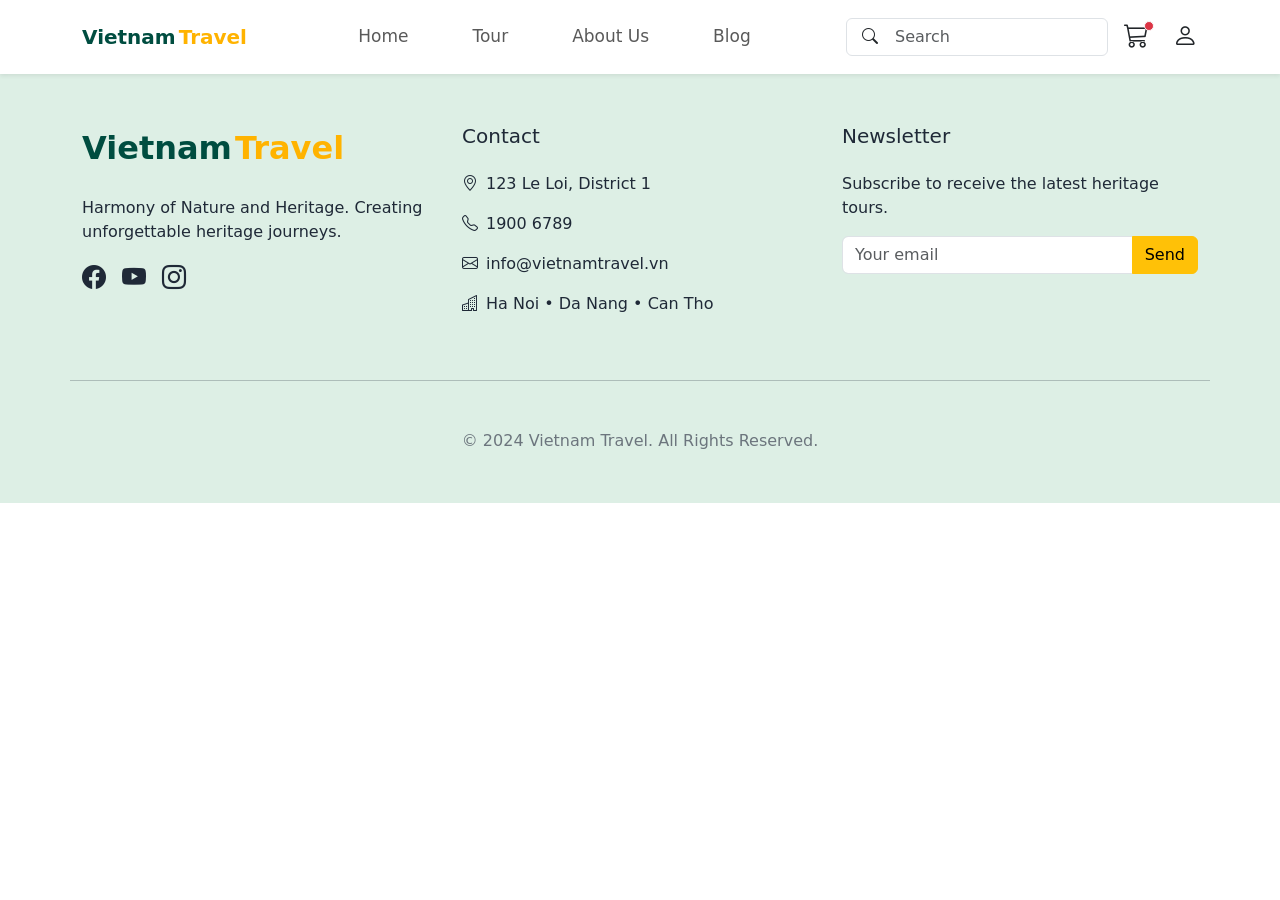
==== index.html @ 626fcf7d "update_hd" ====
<!DOCTYPE html>
<html lang="en">
<head>
    <meta charset="UTF-8">
    <meta name="viewport" content="width=device-width, initial-scale=1.0">

    <link rel="stylesheet" href="./css/header_footer.css">
    <link rel="stylesheet" href="https://cdn.jsdelivr.net/npm/bootstrap-icons@1.13.1/font/bootstrap-icons.min.css">
    <link href="https://cdn.jsdelivr.net/npm/bootstrap@5.3.3/dist/css/bootstrap.min.css" rel="stylesheet">
    <script src="https://cdn.jsdelivr.net/npm/bootstrap@5.3.3/dist/js/bootstrap.bundle.min.js"></script>

    
    <title>Document</title>
</head>
<body>

<!-- header -->
<header class="header shadow-sm sticky-top bg-white">
    <div class="container">
        <nav class="navbar navbar-expand-lg py-3">

            <a class="navbar-brand fw-bold logo-text" href="#">
                <span>Vietnam</span><span>Travel</span>    
            </a>
          
             <div class="collapse navbar-collapse" id="navbarNav">
                <ul class="navbar-nav mx-auto gap-lg-5">
                    <li class="nav-item">
                        <a class="nav-link" aria-current="page" href="#">Home</a>
                    </li>
                    <li class="nav-item">
                        <a class="nav-link" href="#">Tour</a>
                    </li>
                    <li class="nav-item">
                        <a class="nav-link" href="#">About Us</a>
                    </li>
                    <li class="nav-item">
                        <a class="nav-link" href="#">Blog</a>
                    </li>

                </ul>
             </div>
              <form class="d-flex position-relative me-3">

                    <i class="bi bi-search position-absolute top-50 start-0 translate-middle-y ms-3"></i>
                    <input class="form-control ps-5 "type="search"placeholder="Search">
                            
            </form>
            <div class="d-flex gap-4">
               <a href="./html/PaymentConfirmation.html" class="nav-link"><i class="bi bi-cart3" style="font-size: 25px;">
                    <span class="position-absolute mt-2 translate-middle p-1 bg-danger border border-light rounded-circle">
                    </span>
                </i>
               </a>
                <a href="./html/UserProfile.html" class="nav-link"><i class="bi bi-person " style="font-size: 25px;"></i></a>
            </div>
        </nav>
    </div>
</header>


<!-- content -->
<main>
    <div class="container">


    </div>
</main>

<footer class="footer">
    <div class="container">
        <div class="row">
            <div class="col-lg-4 ">
                <a class="text-decoration-none logo-text " href="#">
                    <span>Vietnam</span><span>Travel</span>
                 </a>
                  <p class="mt-4">
                    Harmony of Nature and Heritage.
                    Creating unforgettable heritage journeys.
                </p>
                <div class="d-flex gap-3 fs-4">
                    <i class="bi bi-facebook"></i>
                    <i class="bi bi-youtube"></i>
                    <i class="bi bi-instagram"></i>
                </div>
            </div>
              <div class="col-lg-4 ps-xxl-5">

                <h5 class="mb-4">Contact</h5>

                <p><i class="bi bi-geo-alt me-2"></i>123 Le Loi, District 1</p>

                <p><i class="bi bi-telephone me-2"></i>1900 6789</p>

                <p><i class="bi bi-envelope me-2"></i>info@vietnamtravel.vn</p>

                <p><i class="bi bi-buildings me-2"></i>Ha Noi • Da Nang • Can Tho</p>

            </div>

            <div class="col-lg-4" >
                <h5 class="mb-4">Newsletter</h5>
                <p>
                    Subscribe to receive the latest heritage tours.
                </p>
                <div class="input-group">
                    <input class="form-control" placeholder="Your email"> 
                    <button class="btn btn-warning">Send</button>
                </div>
            </div>
            <hr class="my-5">

        <div class="text-center text-secondary">
            © 2024 Vietnam Travel. All Rights Reserved.
        </div>
        </div>
        </div>
    </div>
</footer>
</body>
</html>
---- css/header_footer.css ----
:root{

    --primary:#004D40;
    --secondary:#ffb300;

    --text:#1F2937;
    --text-light:#6B7280;

    --background:#F8FAFC;

    --border:#E5E7EB;
    

}

body{

    font-family:"Plus Jakarta Sans",sans-serif;
    background:var(--background);
    color:var(--text);

}

/* Header */

.header{

    background:#fff;

}
/* .logo-text{
    color:var(--primary)!important;
    font-size:2rem;
    letter-spacing:1px;

} */
.logo-text{
 font-size:32px;
font-weight:700;
letter-spacing:1.5;
}

.logo-text span:first-child{
    color: var(--primary);
}

.logo-text span:last-child{
    color: var(--secondary);
     margin-left:3px;
}
.navbar-nav{
font-size:17px;
font-weight:500;
}


.footer{
    padding: 50px 0px 50px 0px;
background-color: #DDEFE5;
 color:var(--text);

}
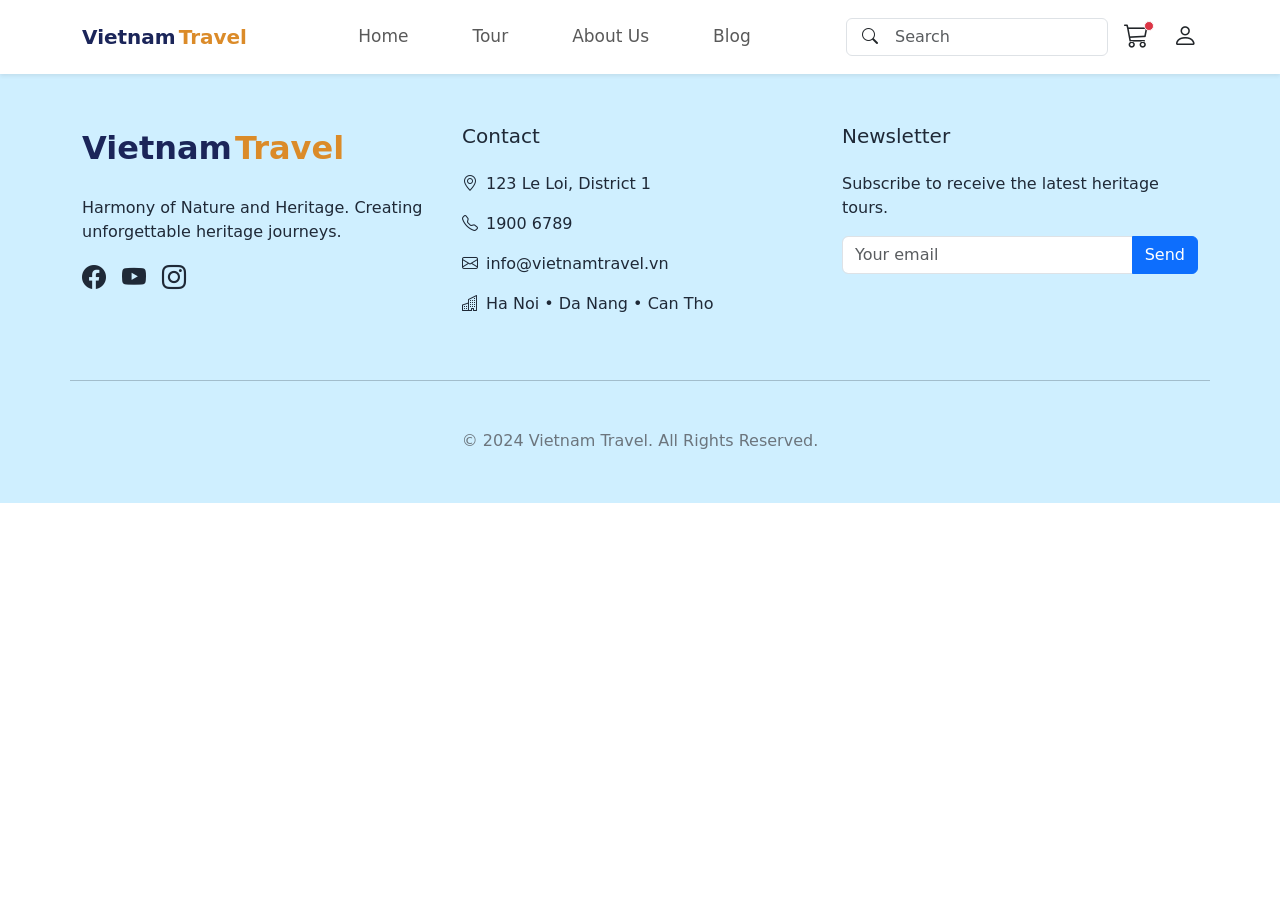
==== commit d7235219: "update code" ====
--- a/index.html
+++ b/index.html
@@ -105,7 +105,7 @@
                 </p>
                 <div class="input-group">
                     <input class="form-control" placeholder="Your email"> 
-                    <button class="btn btn-warning">Send</button>
+                    <button class="btn btn-primary ">Send</button>
                 </div>
             </div>
             <hr class="my-5">
--- a/css/header_footer.css
+++ b/css/header_footer.css
@@ -1,7 +1,7 @@
 :root{
 
-    --primary:#004D40;
-    --secondary:#ffb300;
+    --primary:#1B2559;
+    --secondary:rgb(219, 139, 41);
 
     --text:#1F2937;
     --text-light:#6B7280;
@@ -45,7 +45,7 @@
 }
 
 .logo-text span:last-child{
-    color: var(--secondary);
+    color:rgb(219, 139, 41);
      margin-left:3px;
 }
 .navbar-nav{
@@ -56,7 +56,7 @@
 
 .footer{
     padding: 50px 0px 50px 0px;
-background-color: #DDEFE5;
- color:var(--text);
+ background-color: #CFEFFF;
+   color:var(--text);
 
 }
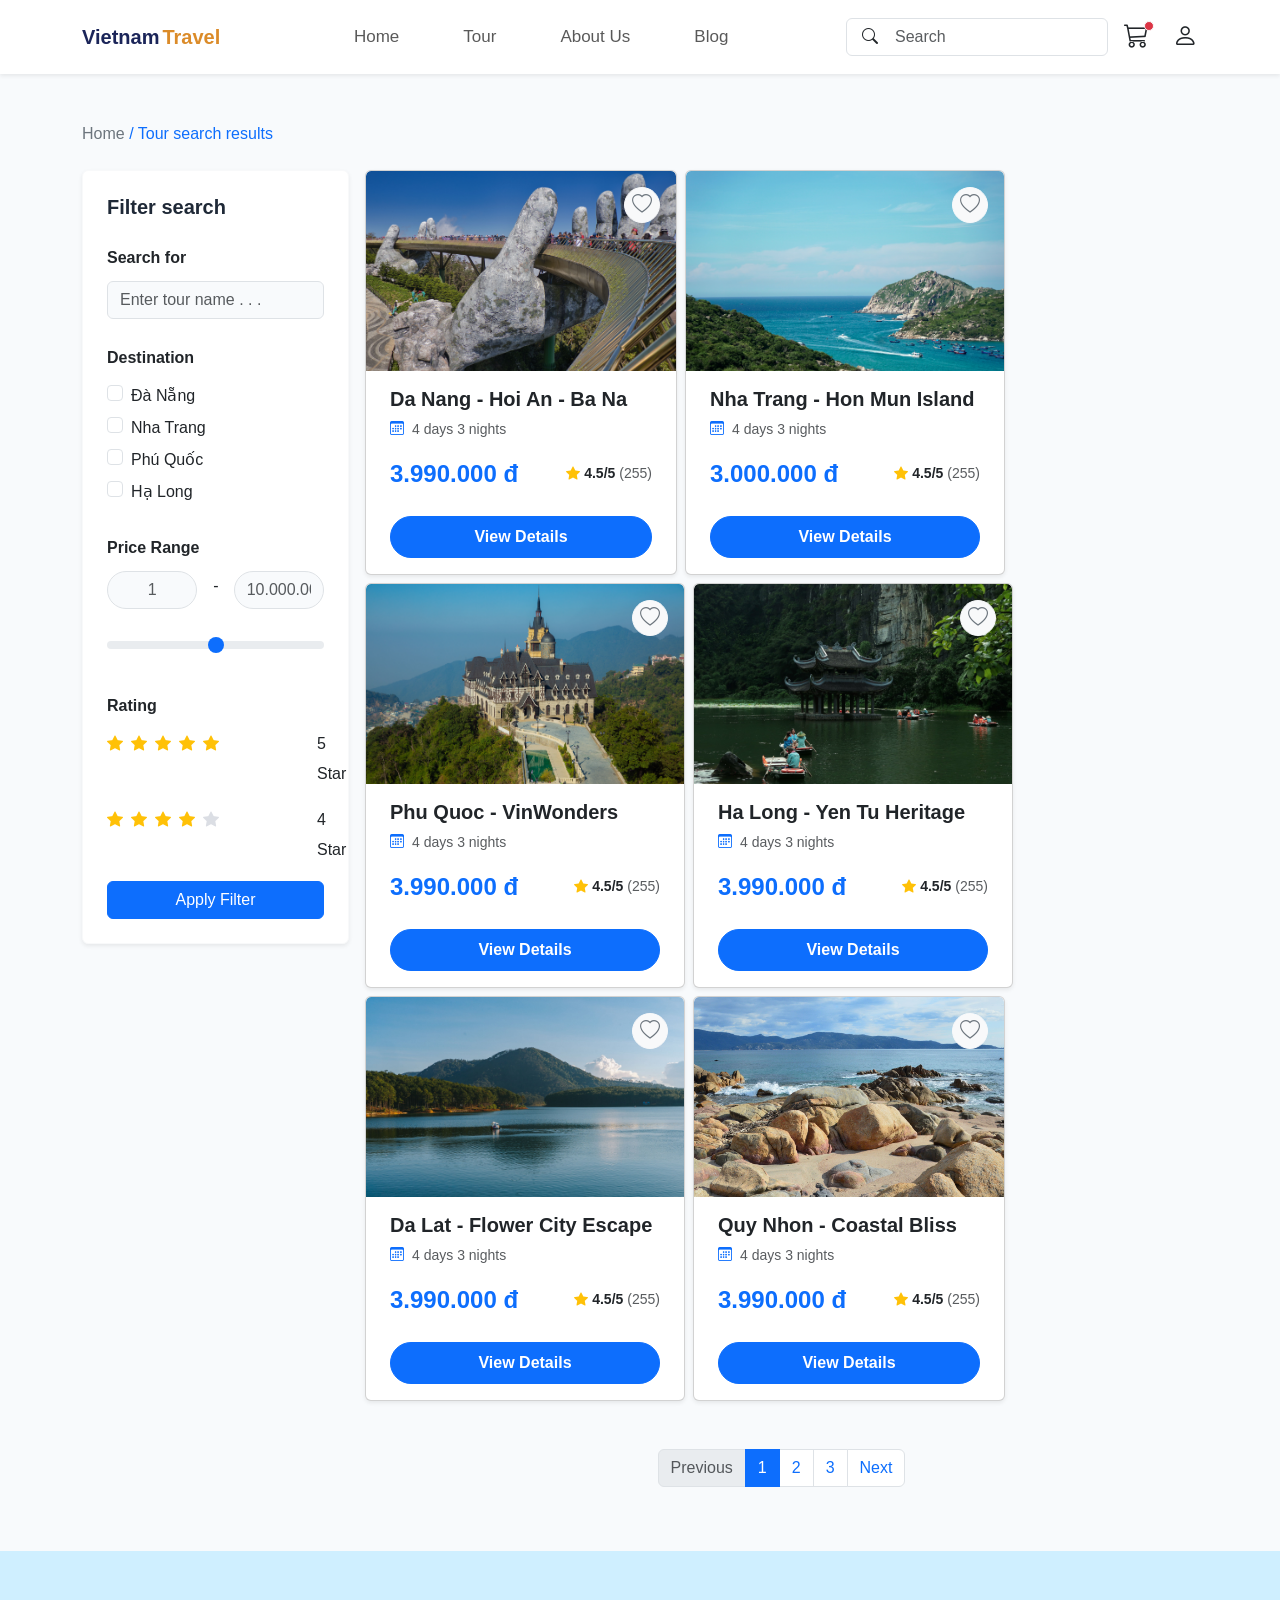
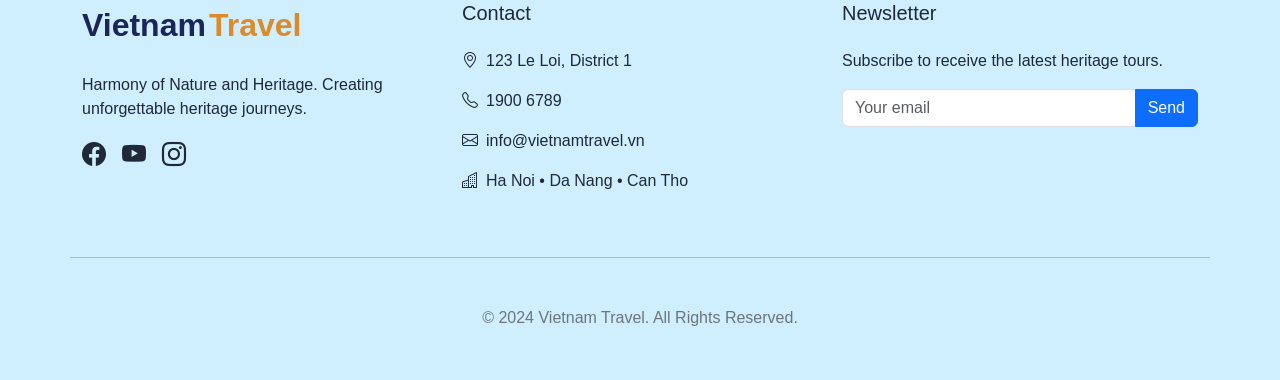
==== commit b3476513: "update_all" ====
--- a/index.html
+++ b/index.html
@@ -4,7 +4,8 @@
     <meta charset="UTF-8">
     <meta name="viewport" content="width=device-width, initial-scale=1.0">
 
-    <link rel="stylesheet" href="./css/header_footer.css">
+    <link rel="stylesheet" href="../css/header_footer.css">
+    <link rel="stylesheet" href="../css/TourSearch.css">
     <link rel="stylesheet" href="https://cdn.jsdelivr.net/npm/bootstrap-icons@1.13.1/font/bootstrap-icons.min.css">
     <link href="https://cdn.jsdelivr.net/npm/bootstrap@5.3.3/dist/css/bootstrap.min.css" rel="stylesheet">
     <script src="https://cdn.jsdelivr.net/npm/bootstrap@5.3.3/dist/js/bootstrap.bundle.min.js"></script>
@@ -22,14 +23,15 @@
             <a class="navbar-brand fw-bold logo-text" href="#">
                 <span>Vietnam</span><span>Travel</span>    
             </a>
+
           
              <div class="collapse navbar-collapse" id="navbarNav">
                 <ul class="navbar-nav mx-auto gap-lg-5">
                     <li class="nav-item">
-                        <a class="nav-link" aria-current="page" href="#">Home</a>
+                        <a class="nav-link" aria-current="page" href="./html/tours_search.html">Home</a>
                     </li>
                     <li class="nav-item">
-                        <a class="nav-link" href="#">Tour</a>
+                        <a class="nav-link" href="./html/tours_search.html">Tour</a>
                     </li>
                     <li class="nav-item">
                         <a class="nav-link" href="#">About Us</a>
@@ -61,9 +63,285 @@
 
 <!-- content -->
 <main>
-    <div class="container">
-
-
+    <div class="container py-5">
+        <div class="mb-4">
+            <div class=" text-secondary mb-3 ">
+                <span>Home</span> <span class="text-primary ">/ Tour search results</span>
+            </div>
+        </div>
+            <div class="row g-3 ">
+                <div class="col-lg-3  ">
+                    <div class="card shadow-sm border-light p-4" style="line-height: 30px;">
+                        <h5 class="card-title fw-bold mb-4 ">Filter search</h5>
+                        <h7 class="card-title fw-bold mb-2">Search for</h7>
+                <div class="input-group search">
+                    <input class="form-control" placeholder="Enter tour name . . ."> 
+                </div>  
+                       <h7 class="card-title fw-bold mt-4">Destination</h7>
+                <div class="form-check">
+                    <input class="form-check-input" type="checkbox" value="" id="flexCheckDefault">
+                    <label class="form-check-label" for="flexCheckDefault">
+                        Đà Nẵng
+                    </label>
+                </div>
+                <div class="form-check">
+                    <input class="form-check-input" type="checkbox" value="" id="flexCheckChecked" >
+                    <label class="form-check-label" for="flexCheckChecked">
+                        Nha Trang
+                    </label>
+                </div>
+                <div class="form-check">
+                    <input class="form-check-input" type="checkbox" value="" id="flexCheckChecked" >
+                    <label class="form-check-label" for="flexCheckChecked">
+                        Phú Quốc
+                    </label>
+                </div>
+                <div class="form-check">
+                    <input class="form-check-input" type="checkbox" value="" id="flexCheckChecked" >
+                    <label class="form-check-label" for="flexCheckChecked">
+                        Hạ Long
+                    </label>
+                </div>
+                  <h7 class="card-title fw-bold mt-4">Price Range</h7>
+             <div class="input-group search d-flex gap-3">
+                    <input class="form-control rounded-pill text-center" placeholder="1">
+                    - 
+                    <input class="form-control rounded-pill text-center " placeholder="10.000.000"> 
+
+                </div> 
+                <div class="">
+                    <input type="range" class="form-range mt-4" id="customRange" min="0" max="100" step="1">
+                </div>
+                 <h7 class="card-title fw-bold mt-4">Rating</h7>
+                    <div class="start d-flex gap-2" >
+                         <i class="bi bi-star-fill text-warning"></i>
+                          <i class="bi bi-star-fill text-warning"></i>
+                           <i class="bi bi-star-fill text-warning"></i>
+                            <i class="bi bi-star-fill text-warning"></i>
+                             <i class="bi bi-star-fill text-warning"></i>
+                    <p style="margin-left: 90px;">5 Star</p>
+
+                    
+                    </div>
+                <div class="start d-flex gap-2" >
+                         <i class="bi bi-star-fill text-warning"></i>
+                          <i class="bi bi-star-fill text-warning"></i>
+                           <i class="bi bi-star-fill text-warning"></i>
+                            <i class="bi bi-star-fill text-warning"></i>
+                             <i class="bi bi-star-fill" style="color:#dbdee4" ></i>
+                    <p style="margin-left: 90px;">4 Star</p>
+
+
+
+                    </div>
+                <a href="#" class="btn btn-primary w-100 ">Apply Filter</a>
+
+                </div>
+                
+    </div>
+    <div class="col-lg-9 ">
+        <div class="d-flex gap-2 flex-wrap">
+        <div class="card tour-card shadow-sm" style="width: 19.5rem;">
+            <div class="position-relative overflow-hidden img-container">
+                <img src="../imgs/DaNang.jpg" class="card-img-top w-100" alt="Da Nang" style="height: 200px; object-fit: cover;">
+                
+                <button class="btn btn-light rounded-circle position-absolute top-0 end-0 m-3 d-flex align-items-center justify-content-center custom-heart-btn" style="width: 36px; height: 36px;">
+                <i class="bi bi-heart text-secondary fs-5"></i>
+                </button>
+            </div>
+            
+            <div class="card-body px-4 py-3">
+                <h5 class="card-title fw-bold text-dark mb-2 ">Da Nang - Hoi An - Ba Na</h5>
+                
+                <p class="text-muted small mb-3 d-flex align-items-center gap-2">
+                <i class="bi bi-calendar3 text-primary"></i> 4 days 3 nights
+                </p>
+            <div class="d-flex justify-content-between align-items-center mb-3">
+                <span class="text-primary fw-bold fs-4">3.990.000 đ</span>
+            
+                <span class="small d-flex align-items-center gap-1">
+                    <i class="bi bi-star-fill text-warning"></i>
+                    <strong class="text-dark">4.5/5</strong>
+                    <span class="text-muted">(255)</span>
+                </span>
+                </div>
+                
+                <a href="./html/TourBookingForm.html" class="btn btn-primary w-100 rounded-pill py-2 fw-semibold text-center mt-2">View Details</a>
+            </div>          
+            </div>
+
+    <div class="card tour-card shadow-sm" style="width: 20rem;">
+            <div class="position-relative overflow-hidden img-container">
+                <img src="../imgs/NhaTrang.jpg" class="card-img-top w-100" alt="Da Nang" style="height: 200px; object-fit: cover;">
+                
+                <button class="btn btn-light rounded-circle position-absolute top-0 end-0 m-3 d-flex align-items-center justify-content-center custom-heart-btn" style="width: 36px; height: 36px;">
+                <i class="bi bi-heart text-secondary fs-5"></i>
+                </button>
+            </div>
+            
+            <div class="card-body px-4 py-3">
+                <h5 class="card-title fw-bold text-dark mb-2 ">Nha Trang - Hon Mun Island</h5>
+                
+                <p class="text-muted small mb-3 d-flex align-items-center gap-2">
+                <i class="bi bi-calendar3 text-primary"></i> 4 days 3 nights
+                </p>
+            <div class="d-flex justify-content-between align-items-center mb-3">
+                <span class="text-primary fw-bold fs-4">3.000.000 đ</span>
+            
+                <span class="small d-flex align-items-center gap-1">
+                    <i class="bi bi-star-fill text-warning"></i>
+                    <strong class="text-dark">4.5/5</strong>
+                    <span class="text-muted">(255)</span>
+                </span>
+                </div>
+                
+                <a href="#" class="btn btn-primary w-100 rounded-pill py-2 fw-semibold text-center mt-2">View Details</a>
+            </div>          
+            </div>
+
+
+    <div class="card tour-card shadow-sm" style="width: 20rem;">
+            <div class="position-relative overflow-hidden img-container">
+                <img src="../imgs/PhuQuoc.jpg" class="card-img-top w-100" alt="Da Nang" style="height: 200px; object-fit: cover;">
+                
+                <button class="btn btn-light rounded-circle position-absolute top-0 end-0 m-3 d-flex align-items-center justify-content-center custom-heart-btn" style="width: 36px; height: 36px;">
+                <i class="bi bi-heart text-secondary fs-5"></i>
+                </button>
+            </div>
+            
+            <div class="card-body px-4 py-3">
+                <h5 class="card-title fw-bold text-dark mb-2 ">Phu Quoc - VinWonders</h5>
+                
+                <p class="text-muted small mb-3 d-flex align-items-center gap-2">
+                <i class="bi bi-calendar3 text-primary"></i> 4 days 3 nights
+                </p>
+            <div class="d-flex justify-content-between align-items-center mb-3">
+                <span class="text-primary fw-bold fs-4">3.990.000 đ</span>
+            
+                <span class="small d-flex align-items-center gap-1">
+                    <i class="bi bi-star-fill text-warning"></i>
+                    <strong class="text-dark">4.5/5</strong>
+                    <span class="text-muted">(255)</span>
+                </span>
+                </div>
+                
+                <a href="#" class="btn btn-primary w-100 rounded-pill py-2 fw-semibold text-center mt-2">View Details</a>
+            </div>          
+            </div>
+            
+            
+ <div class="card tour-card shadow-sm" style="width: 20rem;">
+            <div class="position-relative overflow-hidden img-container">
+                <img src="../imgs/yentu.jpg" class="card-img-top w-100" alt="Da Nang" style="height: 200px; object-fit: cover;">
+                
+                <button class="btn btn-light rounded-circle position-absolute top-0 end-0 m-3 d-flex align-items-center justify-content-center custom-heart-btn" style="width: 36px; height: 36px;">
+                <i class="bi bi-heart text-secondary fs-5"></i>
+                </button>
+            </div>
+            
+            <div class="card-body px-4 py-3">
+                <h5 class="card-title fw-bold text-dark mb-2 ">Ha Long - Yen Tu Heritage</h5>
+                
+                <p class="text-muted small mb-3 d-flex align-items-center gap-2">
+                <i class="bi bi-calendar3 text-primary"></i> 4 days 3 nights
+                </p>
+            <div class="d-flex justify-content-between align-items-center mb-3">
+                <span class="text-primary fw-bold fs-4">3.990.000 đ</span>
+            
+                <span class="small d-flex align-items-center gap-1">
+                    <i class="bi bi-star-fill text-warning"></i>
+                    <strong class="text-dark">4.5/5</strong>
+                    <span class="text-muted">(255)</span>
+                </span>
+                </div>
+                
+                <a href="#" class="btn btn-primary w-100 rounded-pill py-2 fw-semibold text-center mt-2">View Details</a>
+            </div>          
+            </div>
+
+
+ <div class="card tour-card shadow-sm" style="width: 20rem;">
+            <div class="position-relative overflow-hidden img-container">
+                <img src="../imgs/DaLat.jpg" class="card-img-top w-100" alt="Da Nang" style="height: 200px; object-fit: cover;">
+                
+                <button class="btn btn-light rounded-circle position-absolute top-0 end-0 m-3 d-flex align-items-center justify-content-center custom-heart-btn" style="width: 36px; height: 36px;">
+                <i class="bi bi-heart text-secondary fs-5"></i>
+                </button>
+            </div>
+            
+            <div class="card-body px-4 py-3">
+                <h5 class="card-title fw-bold text-dark mb-2 ">Da Lat - Flower City Escape</h5>
+                
+                <p class="text-muted small mb-3 d-flex align-items-center gap-2">
+                <i class="bi bi-calendar3 text-primary"></i> 4 days 3 nights
+                </p>
+            <div class="d-flex justify-content-between align-items-center mb-3">
+                <span class="text-primary fw-bold fs-4">3.990.000 đ</span>
+            
+                <span class="small d-flex align-items-center gap-1">
+                    <i class="bi bi-star-fill text-warning"></i>
+                    <strong class="text-dark">4.5/5</strong>
+                    <span class="text-muted">(255)</span>
+                </span>
+                </div>
+                
+                <a href="#" class="btn btn-primary w-100 rounded-pill py-2 fw-semibold text-center mt-2">View Details</a>
+            </div>          
+            </div>
+
+
+             <div class="card tour-card shadow-sm" style="width: 19.5rem;">
+            <div class="position-relative overflow-hidden img-container">
+                <img src="../imgs/QuyNhon.jpg" class="card-img-top w-100" alt="Da Nang" style="height: 200px; object-fit: cover;">
+                
+                <button class="btn btn-light rounded-circle position-absolute top-0 end-0 m-3 d-flex align-items-center justify-content-center custom-heart-btn" style="width: 36px; height: 36px;">
+                <i class="bi bi-heart text-secondary fs-5"></i>
+                </button>
+            </div>
+            
+            <div class="card-body px-4 py-3">
+                <h5 class="card-title fw-bold text-dark mb-2 ">Quy Nhon - Coastal Bliss</h5>
+                
+                <p class="text-muted small mb-3 d-flex align-items-center gap-2">
+                <i class="bi bi-calendar3 text-primary"></i> 4 days 3 nights
+                </p>
+            <div class="d-flex justify-content-between align-items-center mb-3">
+                <span class="text-primary fw-bold fs-4">3.990.000 đ</span>
+            
+                <span class="small d-flex align-items-center gap-1">
+                    <i class="bi bi-star-fill text-warning"></i>
+                    <strong class="text-dark">4.5/5</strong>
+                    <span class="text-muted">(255)</span>
+                </span>
+                </div>
+                
+                <a href="#" class="btn btn-primary w-100 rounded-pill py-2 fw-semibold text-center mt-2">View Details</a>
+            </div>          
+            </div>
+
+        </div>
+        
+        <div class="mt-5" style="text-align: center;">
+            <nav aria-label="..." class="">
+                <ul class="pagination justify-content-center ">
+                    <li class="page-item disabled">
+                    <a class="page-link" href="#" tabindex="-1" aria-disabled="true">Previous</a>
+                    </li>
+                    <li class="page-item active"><a class="page-link" href="#">1</a></li>
+                    <li class="page-item " aria-current="page">
+                    <a class="page-link" href="#">2</a>
+                    </li>
+                    <li class="page-item"><a class="page-link" href="#">3</a></li>
+                    <li class="page-item">
+                    <a class="page-link" href="#">Next</a>
+                    </li>
+                </ul>
+            </nav>
+        </div>
+    </div>
+
+    
+    </div>
     </div>
 </main>
 
@@ -105,7 +383,7 @@
                 </p>
                 <div class="input-group">
                     <input class="form-control" placeholder="Your email"> 
-                    <button class="btn btn-primary ">Send</button>
+                    <button class="btn btn-primary">Send</button>
                 </div>
             </div>
             <hr class="my-5">
--- a/css/header_footer.css
+++ b/css/header_footer.css
@@ -2,12 +2,9 @@
 
     --primary:#1B2559;
     --secondary:rgb(219, 139, 41);
-
     --text:#1F2937;
     --text-light:#6B7280;
-
     --background:#F8FAFC;
-
     --border:#E5E7EB;
     
 
--- a/css/TourSearch.css
+++ b/css/TourSearch.css
@@ -0,0 +1,33 @@
+:root{
+
+    --primary:#1B2559;
+    --secondary:rgb(219, 139, 41);
+    --text:#1F2937;
+    --text-light:#6B7280;
+    --background:#F8FAFC;
+    --border:#E5E7EB;
+    
+
+}
+body{
+
+    font-family:"Plus Jakarta Sans",sans-serif !important;
+    background-color: var(--background) !important;
+    color:var(--text-light);
+
+}
+h5,h6{
+    color: var(--text)!important;
+    
+}
+.search input{
+    background-color: var(--background);
+}
+.tour-card  {
+  overflow: hidden; /* Giữ ảnh không bị tràn ra ngoài góc bo tròn khi zoom */
+  transition: transform 0.3s ease, box-shadow 0.3s ease;
+  cursor: pointer;}
+
+.tour-card:hover {
+  transform: scale(1.03); /* Phóng to 103% */
+}
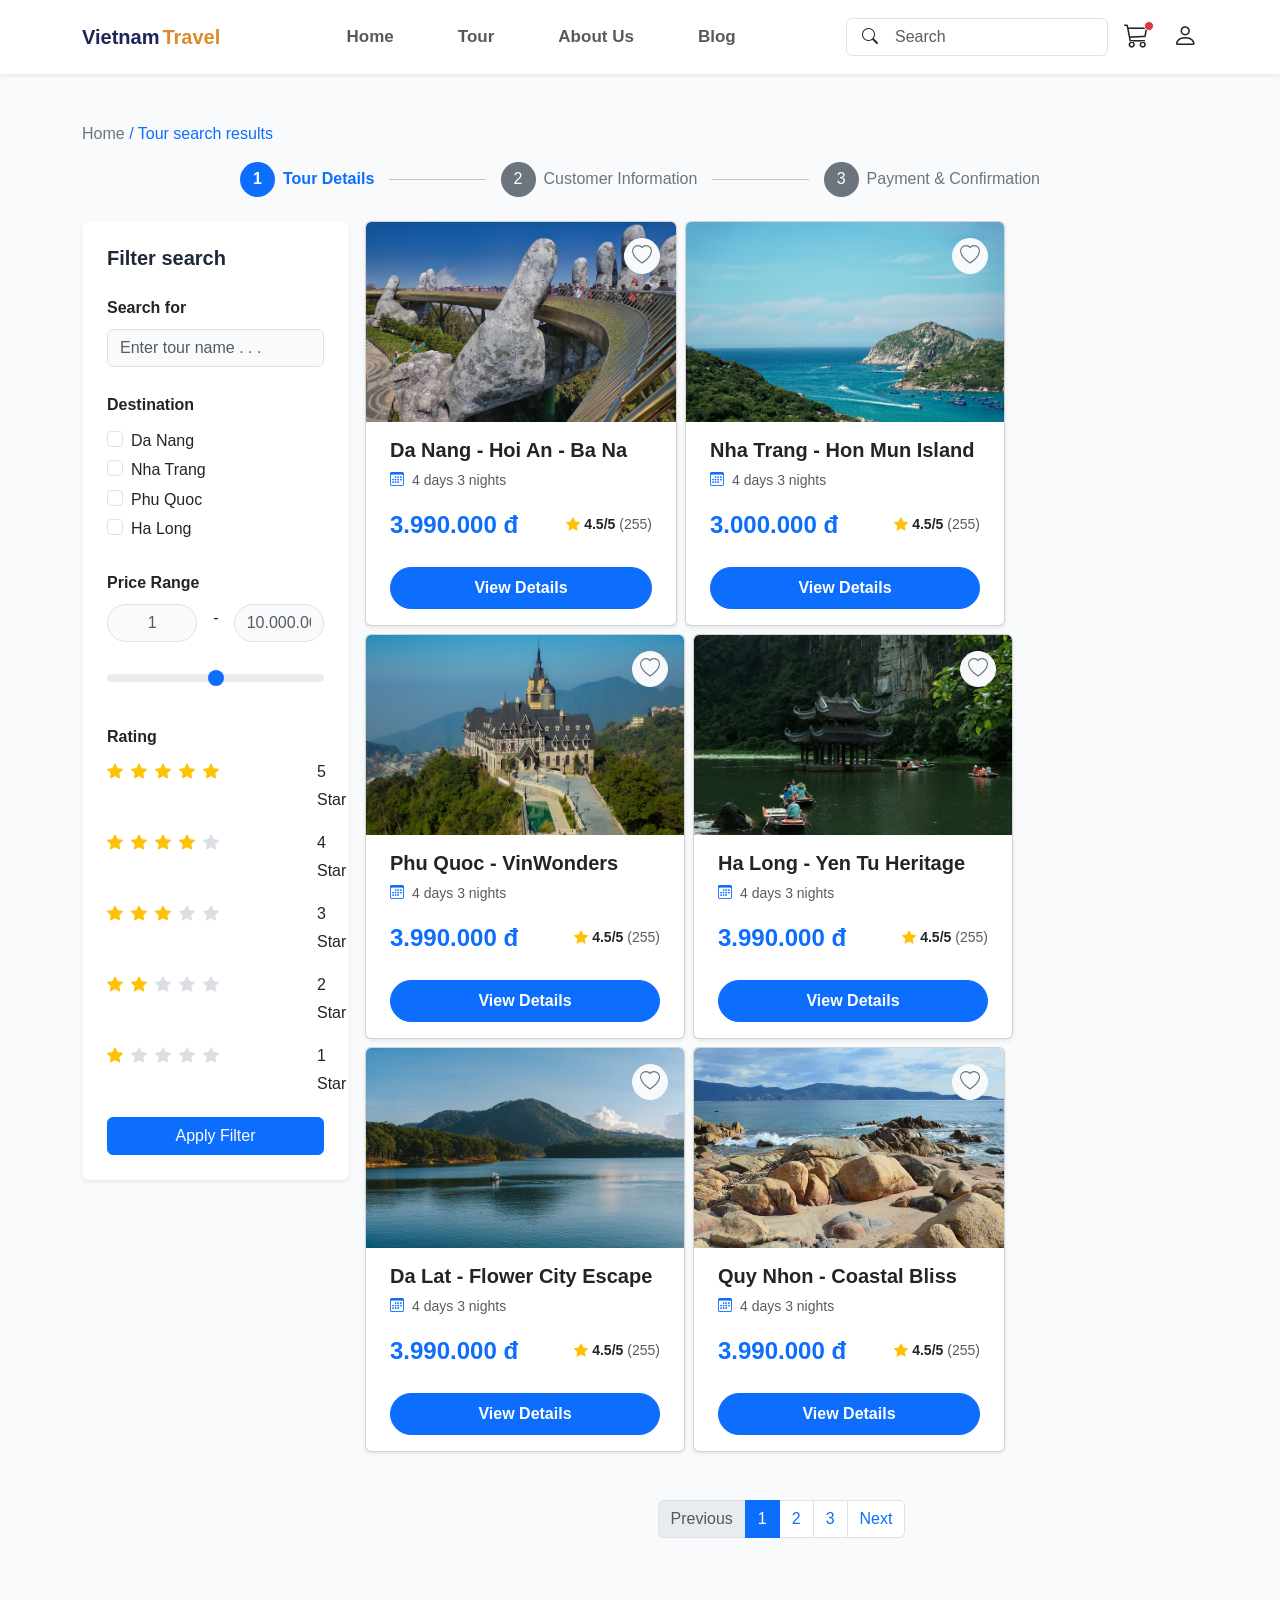
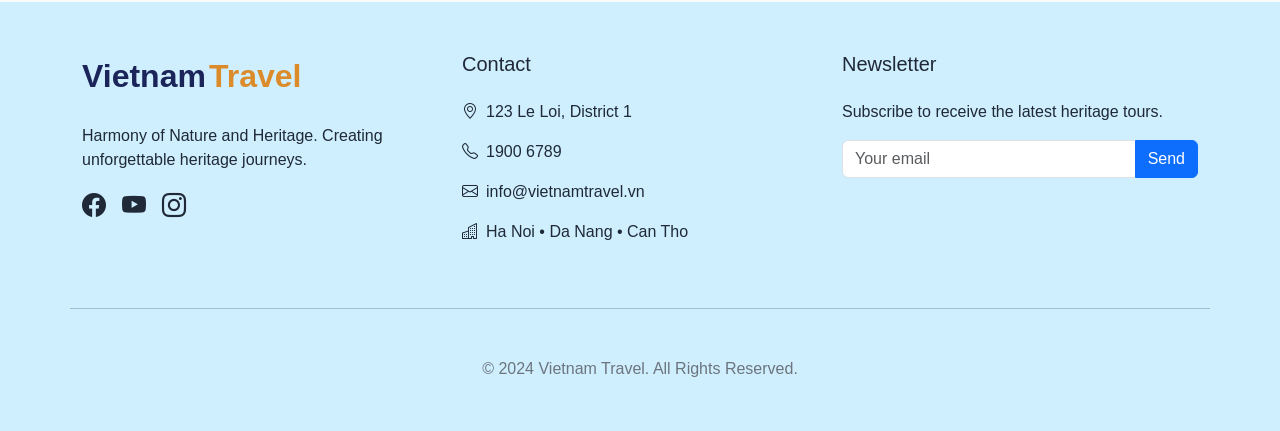
==== commit bd7e7883: "update" ====
--- a/index.html
+++ b/index.html
@@ -4,8 +4,9 @@
     <meta charset="UTF-8">
     <meta name="viewport" content="width=device-width, initial-scale=1.0">
 
-    <link rel="stylesheet" href="../css/header_footer.css">
-    <link rel="stylesheet" href="../css/TourSearch.css">
+    <link rel="stylesheet" href="./css/header_footer.css">
+    <link rel="stylesheet" href="./css/TourSearch.css">
+    <link rel="stylesheet" href="./css/pmcf.css">
     <link rel="stylesheet" href="https://cdn.jsdelivr.net/npm/bootstrap-icons@1.13.1/font/bootstrap-icons.min.css">
     <link href="https://cdn.jsdelivr.net/npm/bootstrap@5.3.3/dist/css/bootstrap.min.css" rel="stylesheet">
     <script src="https://cdn.jsdelivr.net/npm/bootstrap@5.3.3/dist/js/bootstrap.bundle.min.js"></script>
@@ -20,7 +21,7 @@
     <div class="container">
         <nav class="navbar navbar-expand-lg py-3">
 
-            <a class="navbar-brand fw-bold logo-text" href="#">
+            <a class="navbar-brand fw-bold logo-text" href="./html/tours_search.html">
                 <span>Vietnam</span><span>Travel</span>    
             </a>
 
@@ -45,7 +46,7 @@
               <form class="d-flex position-relative me-3">
 
                     <i class="bi bi-search position-absolute top-50 start-0 translate-middle-y ms-3"></i>
-                    <input class="form-control ps-5 "type="search"placeholder="Search">
+                    <input class="form-control ps-5"type="search"placeholder="Search">
                             
             </form>
             <div class="d-flex gap-4">
@@ -68,10 +69,30 @@
             <div class=" text-secondary mb-3 ">
                 <span>Home</span> <span class="text-primary ">/ Tour search results</span>
             </div>
+            <div class="d-none d-md-flex align-items-center justify-content-between mx-auto steps-container">
+                <div class="d-flex align-items-center text-primary fw-bold ">
+                    <span class="step-number bg-primary  text-white me-2 ">1</span>
+                    Tour Details
+                </div>
+
+                <div class="line"></div>
+
+                <div class="d-flex align-items-center text-secondary fw-medium ">
+                    <span class="step-number bg-secondary text-white me-2">2</span>
+                    Customer Information
+                </div>
+
+                <div class="line "></div>
+
+                <div class="d-flex align-items-center text-secondary  ">
+                    <span class="step-number bg-secondary text-white me-2">3</span>
+                    Payment & Confirmation
+                </div>
+        </div>
         </div>
             <div class="row g-3 ">
                 <div class="col-lg-3  ">
-                    <div class="card shadow-sm border-light p-4" style="line-height: 30px;">
+                    <div class="card shadow-sm border-light p-4" style="line-height: 27.5px;">
                         <h5 class="card-title fw-bold mb-4 ">Filter search</h5>
                         <h7 class="card-title fw-bold mb-2">Search for</h7>
                 <div class="input-group search">
@@ -81,7 +102,7 @@
                 <div class="form-check">
                     <input class="form-check-input" type="checkbox" value="" id="flexCheckDefault">
                     <label class="form-check-label" for="flexCheckDefault">
-                        Đà Nẵng
+                       Da Nang
                     </label>
                 </div>
                 <div class="form-check">
@@ -93,13 +114,13 @@
                 <div class="form-check">
                     <input class="form-check-input" type="checkbox" value="" id="flexCheckChecked" >
                     <label class="form-check-label" for="flexCheckChecked">
-                        Phú Quốc
+                        Phu Quoc
                     </label>
                 </div>
                 <div class="form-check">
                     <input class="form-check-input" type="checkbox" value="" id="flexCheckChecked" >
                     <label class="form-check-label" for="flexCheckChecked">
-                        Hạ Long
+                        Ha Long
                     </label>
                 </div>
                   <h7 class="card-title fw-bold mt-4">Price Range</h7>
@@ -134,7 +155,40 @@
 
 
                     </div>
-                <a href="#" class="btn btn-primary w-100 ">Apply Filter</a>
+                        <div class="start d-flex gap-2" >
+                         <i class="bi bi-star-fill text-warning"></i>
+                          <i class="bi bi-star-fill text-warning"></i>
+                           <i class="bi bi-star-fill text-warning"></i>
+                             <i class="bi bi-star-fill" style="color:#dbdee4" ></i>
+                             <i class="bi bi-star-fill" style="color:#dbdee4" ></i>
+                    <p style="margin-left: 90px;">3 Star</p>
+
+
+
+                    </div>
+                    <div class="start d-flex gap-2" >
+                         <i class="bi bi-star-fill text-warning"></i>
+                          <i class="bi bi-star-fill text-warning"></i>
+                             <i class="bi bi-star-fill" style="color:#dbdee4" ></i>
+                             <i class="bi bi-star-fill" style="color:#dbdee4" ></i>
+                             <i class="bi bi-star-fill" style="color:#dbdee4" ></i>
+                    <p style="margin-left: 90px;">2 Star</p>
+
+
+
+                    </div>
+                    <div class="start d-flex gap-2" >
+                         <i class="bi bi-star-fill text-warning"></i>
+                             <i class="bi bi-star-fill" style="color:#dbdee4" ></i>
+                             <i class="bi bi-star-fill" style="color:#dbdee4" ></i>
+                             <i class="bi bi-star-fill" style="color:#dbdee4" ></i>
+                             <i class="bi bi-star-fill" style="color:#dbdee4" ></i>
+                    <p style="margin-left: 90px;">1 Star</p>
+
+
+
+                    </div>
+                <a href="#" class="btn btn-primary w-100 mt-1 ">Apply Filter</a>
 
                 </div>
                 
@@ -143,7 +197,7 @@
         <div class="d-flex gap-2 flex-wrap">
         <div class="card tour-card shadow-sm" style="width: 19.5rem;">
             <div class="position-relative overflow-hidden img-container">
-                <img src="../imgs/DaNang.jpg" class="card-img-top w-100" alt="Da Nang" style="height: 200px; object-fit: cover;">
+                <img src="./imgs/DaNang.jpg" class="card-img-top w-100" alt="Da Nang" style="height: 200px; object-fit: cover;">
                 
                 <button class="btn btn-light rounded-circle position-absolute top-0 end-0 m-3 d-flex align-items-center justify-content-center custom-heart-btn" style="width: 36px; height: 36px;">
                 <i class="bi bi-heart text-secondary fs-5"></i>
@@ -172,7 +226,7 @@
 
     <div class="card tour-card shadow-sm" style="width: 20rem;">
             <div class="position-relative overflow-hidden img-container">
-                <img src="../imgs/NhaTrang.jpg" class="card-img-top w-100" alt="Da Nang" style="height: 200px; object-fit: cover;">
+                <img src="./imgs/NhaTrang.jpg" class="card-img-top w-100" alt="Da Nang" style="height: 200px; object-fit: cover;">
                 
                 <button class="btn btn-light rounded-circle position-absolute top-0 end-0 m-3 d-flex align-items-center justify-content-center custom-heart-btn" style="width: 36px; height: 36px;">
                 <i class="bi bi-heart text-secondary fs-5"></i>
@@ -202,7 +256,7 @@
 
     <div class="card tour-card shadow-sm" style="width: 20rem;">
             <div class="position-relative overflow-hidden img-container">
-                <img src="../imgs/PhuQuoc.jpg" class="card-img-top w-100" alt="Da Nang" style="height: 200px; object-fit: cover;">
+                <img src="./imgs/PhuQuoc.jpg" class="card-img-top w-100" alt="Da Nang" style="height: 200px; object-fit: cover;">
                 
                 <button class="btn btn-light rounded-circle position-absolute top-0 end-0 m-3 d-flex align-items-center justify-content-center custom-heart-btn" style="width: 36px; height: 36px;">
                 <i class="bi bi-heart text-secondary fs-5"></i>
@@ -232,7 +286,7 @@
             
  <div class="card tour-card shadow-sm" style="width: 20rem;">
             <div class="position-relative overflow-hidden img-container">
-                <img src="../imgs/yentu.jpg" class="card-img-top w-100" alt="Da Nang" style="height: 200px; object-fit: cover;">
+                <img src="./imgs/yentu.jpg" class="card-img-top w-100" alt="Da Nang" style="height: 200px; object-fit: cover;">
                 
                 <button class="btn btn-light rounded-circle position-absolute top-0 end-0 m-3 d-flex align-items-center justify-content-center custom-heart-btn" style="width: 36px; height: 36px;">
                 <i class="bi bi-heart text-secondary fs-5"></i>
@@ -262,7 +316,7 @@
 
  <div class="card tour-card shadow-sm" style="width: 20rem;">
             <div class="position-relative overflow-hidden img-container">
-                <img src="../imgs/DaLat.jpg" class="card-img-top w-100" alt="Da Nang" style="height: 200px; object-fit: cover;">
+                <img src="./imgs/DaLat.jpg" class="card-img-top w-100" alt="Da Nang" style="height: 200px; object-fit: cover;">
                 
                 <button class="btn btn-light rounded-circle position-absolute top-0 end-0 m-3 d-flex align-items-center justify-content-center custom-heart-btn" style="width: 36px; height: 36px;">
                 <i class="bi bi-heart text-secondary fs-5"></i>
@@ -292,7 +346,7 @@
 
              <div class="card tour-card shadow-sm" style="width: 19.5rem;">
             <div class="position-relative overflow-hidden img-container">
-                <img src="../imgs/QuyNhon.jpg" class="card-img-top w-100" alt="Da Nang" style="height: 200px; object-fit: cover;">
+                <img src="./imgs/QuyNhon.jpg" class="card-img-top w-100" alt="Da Nang" style="height: 200px; object-fit: cover;">
                 
                 <button class="btn btn-light rounded-circle position-absolute top-0 end-0 m-3 d-flex align-items-center justify-content-center custom-heart-btn" style="width: 36px; height: 36px;">
                 <i class="bi bi-heart text-secondary fs-5"></i>
--- a/css/header_footer.css
+++ b/css/header_footer.css
@@ -25,12 +25,7 @@
     background:#fff;
 
 }
-/* .logo-text{
-    color:var(--primary)!important;
-    font-size:2rem;
-    letter-spacing:1px;
 
-} */
 .logo-text{
  font-size:32px;
 font-weight:700;
@@ -47,7 +42,8 @@
 }
 .navbar-nav{
 font-size:17px;
-font-weight:500;
+font-weight:600;
+
 }
 
 
@@ -56,4 +52,16 @@
  background-color: #CFEFFF;
    color:var(--text);
 
-}+}
+.nav-item a:hover{
+    border-bottom: 1px solid #0d6efd;
+    padding: 5px;
+}
+.nav-link i {
+  transition: transform 0.3s ease, color 0.3s ease;
+}
+
+.nav-link:hover i {
+  color: #0d6efd; 
+  transform: scale(1.2); 
+}
--- a/css/pmcf.css
+++ b/css/pmcf.css
@@ -0,0 +1,80 @@
+:root{
+
+    --primary:#1B2559;
+    --secondary:rgb(219, 139, 41);
+    --text:#1F2937;
+    --text-light:#6B7280;
+    --background:#F8FAFC;
+    --border:#E5E7EB;
+    
+
+}
+
+ body{
+
+    font-family:"Plus Jakarta Sans",sans-serif;
+    background:var(--background);
+    color:var(--text);
+
+}
+h5,h6{
+    color: var(--text)!important;
+}
+.steps-container {
+    max-width: 800px;
+}
+.card{
+    border:none;
+    border-radius:16px;
+    box-shadow:0 4px 20px rgba(15,23,42,.06)!important;
+}
+.step-number {
+    width: 35px;
+    height: 35px;
+    border-radius: 50%;
+    display: inline-flex;
+    align-items: center;
+    justify-content: center;
+    font-size: 16px;
+}
+
+.line {
+    flex: 1;
+    height: 1px;
+    background-color: #c2c4c7;
+    margin: 0 15px;
+}
+
+.line.active-line {
+    background-color: #0d6efd;
+}
+
+.tour-img-thumb {
+    width: 250px;
+    height: 180px;
+}
+.text-brand{
+    color:var(--primary)!important;
+}
+
+.form-control.payment_input{
+
+    height:48px;
+
+    border-radius:10px;
+
+    border:1px solid var(--border);
+
+    font-size:15px;
+
+    background-color: #f8f9fa;
+
+}
+
+.form-control:focus{
+
+    border-color:#2563EB;
+
+    box-shadow:0 0 0 .2rem rgba(37,99,235,.15);
+
+}
